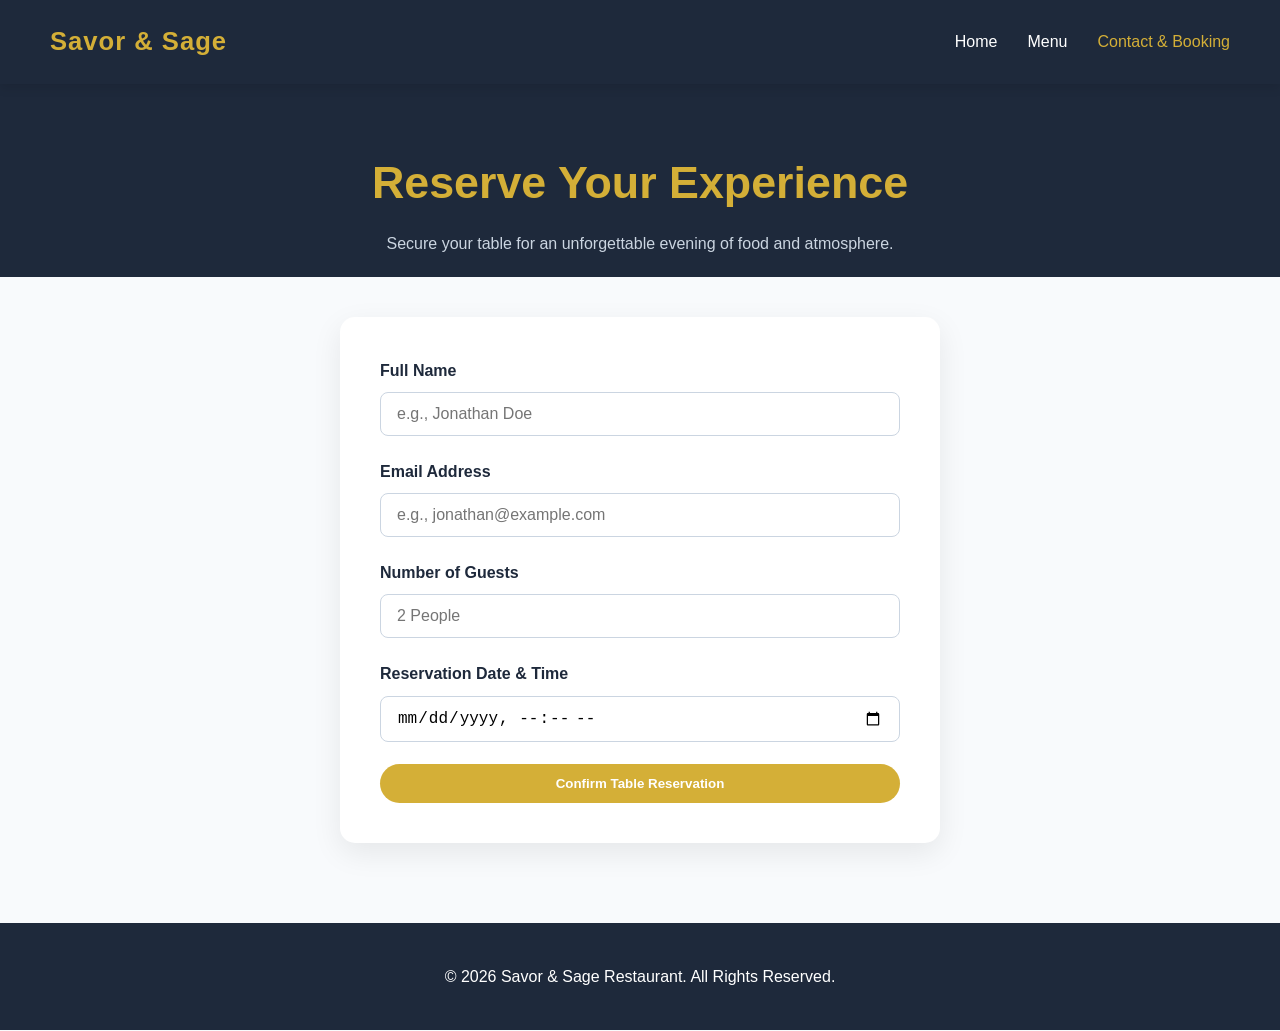
==== contact.html @ 8d6bad6b "Add files via upload" ====
<!DOCTYPE html>
<html lang="en">
<head>
  <meta charset="UTF-8">
  <meta name="viewport" content="width=device-width, initial-scale=1.0">
  <title>Savor & Sage — Contact & Booking</title>
  <link rel="stylesheet" href="style.css">
</head>
<body>

  <!-- Navigation Bar -->
  <nav class="navbar">
    <div class="logo">Savor & Sage</div>
    <ul class="nav-links">
      <li><a href="index.html">Home</a></li>
      <li><a href="menu.html">Menu</a></li>
      <li><a href="contact.html" class="active">Contact & Booking</a></li>
    </ul>
  </nav>

  <!-- Booking Header -->
  <header class="page-header">
    <h1>Reserve Your Experience</h1>
    <p>Secure your table for an unforgettable evening of food and atmosphere.</p>
  </header>

  <!-- Booking Form Section -->
  <section class="container" style="margin-top: 40px; margin-bottom: 60px;">
    <div class="form-card">
      <form>
        <div class="form-group">
          <label>Full Name</label>
          <input type="text" placeholder="e.g., Jonathan Doe" required>
        </div>
        <div class="form-group">
          <label>Email Address</label>
          <input type="email" placeholder="e.g., jonathan@example.com" required>
        </div>
        <div class="form-group">
          <label>Number of Guests</label>
          <input type="number" placeholder="2 People" min="1" max="20" required>
        </div>
        <div class="form-group">
          <label>Reservation Date & Time</label>
          <input type="datetime-local" required>
        </div>
        <button type="submit" class="btn" style="width: 100%; border: none; cursor: pointer; text-align: center;">Confirm Table Reservation</button>
      </form>
    </div>
  </section>

  <!-- Footer -->
  <footer>
    <p>&copy; 2026 Savor & Sage Restaurant. All Rights Reserved.</p>
  </footer>

</body>
</html>
---- style.css ----
/* RESET & VARIABLES */
* { margin: 0; padding: 0; box-sizing: border-box; }
:root {
  --primary: #1E293B;
  --accent: #D4AF37;
  --bg: #F8FAFC;
  --text: #334155;
  --card-bg: #FFFFFF;
}

body {
  font-family: 'Segoe UI', Tahoma, Geneva, Verdana, sans-serif;
  background-color: var(--bg);
  color: var(--text);
  line-height: 1.7;
  overflow-x: hidden;
}

/* KEYFRAME ANIMATIONS */
@keyframes fadeInDown {
  from { opacity: 0; transform: translateY(-30px); }
  to { opacity: 1; transform: translateY(0); }
}

@keyframes fadeInUp {
  from { opacity: 0; transform: translateY(40px); }
  to { opacity: 1; transform: translateY(0); }
}

@keyframes fadeInLeft {
  from { opacity: 0; transform: translateX(-50px); }
  to { opacity: 1; transform: translateX(0); }
}

@keyframes fadeInRight {
  from { opacity: 0; transform: translateX(50px); }
  to { opacity: 1; transform: translateX(0); }
}

@keyframes slowZoom {
  0% { transform: scale(1); }
  50% { transform: scale(1.05); }
  100% { transform: scale(1); }
}

@keyframes pulseGlow {
  0% { box-shadow: 0 0 0 0 rgba(212, 175, 55, 0.4); }
  70% { box-shadow: 0 0 0 15px rgba(212, 175, 55, 0); }
  100% { box-shadow: 0 0 0 0 rgba(212, 175, 55, 0); }
}

/* NAVIGATION */
.navbar {
  display: flex;
  justify-content: space-between;
  align-items: center;
  padding: 20px 50px;
  background-color: var(--primary);
  color: white;
  animation: fadeInDown 0.8s ease-out;
  position: sticky;
  top: 0;
  z-index: 1000;
  box-shadow: 0 4px 10px rgba(0,0,0,0.1);
}

.logo {
  font-size: 1.6rem;
  font-weight: bold;
  color: var(--accent);
  letter-spacing: 1px;
}

.nav-links {
  display: flex;
  list-style: none;
  gap: 30px;
}

.nav-links a {
  color: white;
  text-decoration: none;
  font-weight: 500;
  transition: color 0.3s ease;
}

.nav-links a:hover, .nav-links a.active {
  color: var(--accent);
}

/* HERO SECTION WITH CINEMATIC ZOOM */
.hero {
  height: 85vh;
  position: relative;
  background: url('https://images.unsplash.com/photo-1517248135467-4c7edcad34c4?auto=format&fit=crop&w=1400&q=80') center/cover no-repeat;
  animation: slowZoom 20s infinite alternate;
  display: flex;
  justify-content: center;
  align-items: center;
  text-align: center;
  color: #fff;
  padding: 0 20px;
}

.hero-overlay {
  position: absolute;
  top: 0; left: 0; width: 100%; height: 100%;
  background: linear-gradient(rgba(0,0,0,0.7), rgba(0,0,0,0.5));
}

.hero-content {
  position: relative;
  z-index: 2;
  max-width: 750px;
}

.hero-content h1 {
  font-size: 4rem;
  color: var(--accent);
  animation: fadeInDown 1.2s ease-out forwards;
  margin-bottom: 15px;
}

.hero-content p {
  font-size: 1.25rem;
  margin-bottom: 30px;
  animation: fadeInUp 1.2s ease-out 0.3s forwards;
  opacity: 0;
}

.hero-btns {
  display: flex;
  gap: 15px;
  justify-content: center;
  animation: fadeInUp 1.2s ease-out 0.6s forwards;
  opacity: 0;
}

/* BUTTON STYLES */
.btn {
  display: inline-block;
  padding: 12px 30px;
  background-color: var(--accent);
  color: #fff;
  text-decoration: none;
  font-weight: bold;
  border-radius: 30px;
  transition: all 0.3s ease;
  animation: pulseGlow 2s infinite 2s;
}

.btn:hover {
  transform: translateY(-4px) scale(1.05);
  background-color: #b8962e;
}

.btn-outline {
  background-color: transparent;
  border: 2px solid var(--accent);
  color: white;
  animation: none;
}

.btn-outline:hover {
  background-color: var(--accent);
  color: white;
}

/* SECTION 2: STORY & CHEF PRESENTATION */
.story-section {
  padding: 80px 20px;
  background-color: #ffffff;
}

.story-grid {
  display: grid;
  grid-template-columns: 1fr 1fr;
  gap: 50px;
  align-items: center;
  max-width: 1100px;
  margin: 0 auto;
}

.story-text {
  animation: fadeInLeft 1s ease-out;
}

.sub-heading {
  color: var(--accent);
  font-weight: 600;
  text-transform: uppercase;
  letter-spacing: 2px;
  font-size: 0.9rem;
  display: block;
  margin-bottom: 10px;
}

.story-text h2 {
  font-size: 2.5rem;
  color: var(--primary);
  margin-bottom: 20px;
}

.story-text p {
  margin-bottom: 15px;
  color: #555;
}

.story-image-wrapper {
  animation: fadeInRight 1s ease-out;
  overflow: hidden;
  border-radius: 15px;
  box-shadow: 0 10px 30px rgba(0,0,0,0.12);
}

.animated-img {
  width: 100%;
  height: 380px;
  object-fit: cover;
  transition: transform 0.6s ease;
}

.story-image-wrapper:hover .animated-img {
  transform: scale(1.08);
}

/* PAGE HEADERS (For inner pages) */
.page-header {
  text-align: center;
  padding: 60px 20px 20px;
  background: var(--primary);
  color: white;
  animation: fadeInDown 0.8s ease-out;
}

.page-header h1 {
  font-size: 2.8rem;
  color: var(--accent);
  margin-bottom: 10px;
}

.page-header p {
  color: #cbd5e1;
}

/* HIGHLIGHTS / GRID SECTIONS */
.highlights-section {
  padding: 80px 20px;
  background-color: var(--bg);
}

.container {
  max-width: 1100px;
  margin: 0 auto;
  padding: 0 20px;
}

.section-title {
  text-align: center;
  font-size: 2.5rem;
  margin-bottom: 50px;
  color: var(--primary);
}

.grid {
  display: grid;
  grid-template-columns: repeat(auto-fit, minmax(320px, 1fr));
  gap: 30px;
}

.card {
  background: var(--card-bg);
  border-radius: 15px;
  overflow: hidden;
  box-shadow: 0 6px 20px rgba(0,0,0,0.06);
  transition: transform 0.4s cubic-bezier(0.175, 0.885, 0.32, 1.275), box-shadow 0.4s ease;
  animation: fadeInUp 1s ease-out forwards;
}

.card:hover {
  transform: translateY(-12px);
  box-shadow: 0 15px 30px rgba(0,0,0,0.15);
}

.card img {
  width: 100%;
  height: 220px;
  object-fit: cover;
  transition: transform 0.6s ease;
}

.card:hover img {
  transform: scale(1.1);
}

.card-content {
  padding: 25px;
}

.card-title {
  display: flex;
  justify-content: space-between;
  font-size: 1.35rem;
  color: var(--primary);
  margin-bottom: 10px;
}

.price {
  color: var(--accent);
  font-weight: bold;
}

/* FORM STYLING */
.form-card {
  max-width: 600px;
  margin: 0 auto;
  background: white;
  padding: 40px;
  border-radius: 15px;
  box-shadow: 0 10px 30px rgba(0,0,0,0.08);
  animation: fadeInUp 1s ease-out;
}

.form-group {
  margin-bottom: 22px;
}

.form-group label {
  display: block;
  margin-bottom: 8px;
  font-weight: 600;
  color: var(--primary);
}

.form-group input {
  width: 100%;
  padding: 12px 16px;
  border: 1px solid #cbd5e1;
  border-radius: 8px;
  outline: none;
  font-size: 1rem;
  transition: border-color 0.3s;
}

.form-group input:focus {
  border-color: var(--accent);
  box-shadow: 0 0 0 3px rgba(212, 175, 55, 0.15);
}

/* FOOTER */
footer {
  text-align: center;
  padding: 40px;
  background: var(--primary);
  color: #fff;
  margin-top: 80px;
}

/* RESPONSIVE DESIGN */
@media (max-width: 768px) {
  .story-grid {
    grid-template-columns: 1fr;
  }
  .hero-content h1 {
    font-size: 2.8rem;
  }
  .navbar {
    padding: 15px 20px;
    flex-direction: column;
    gap: 15px;
  }
}
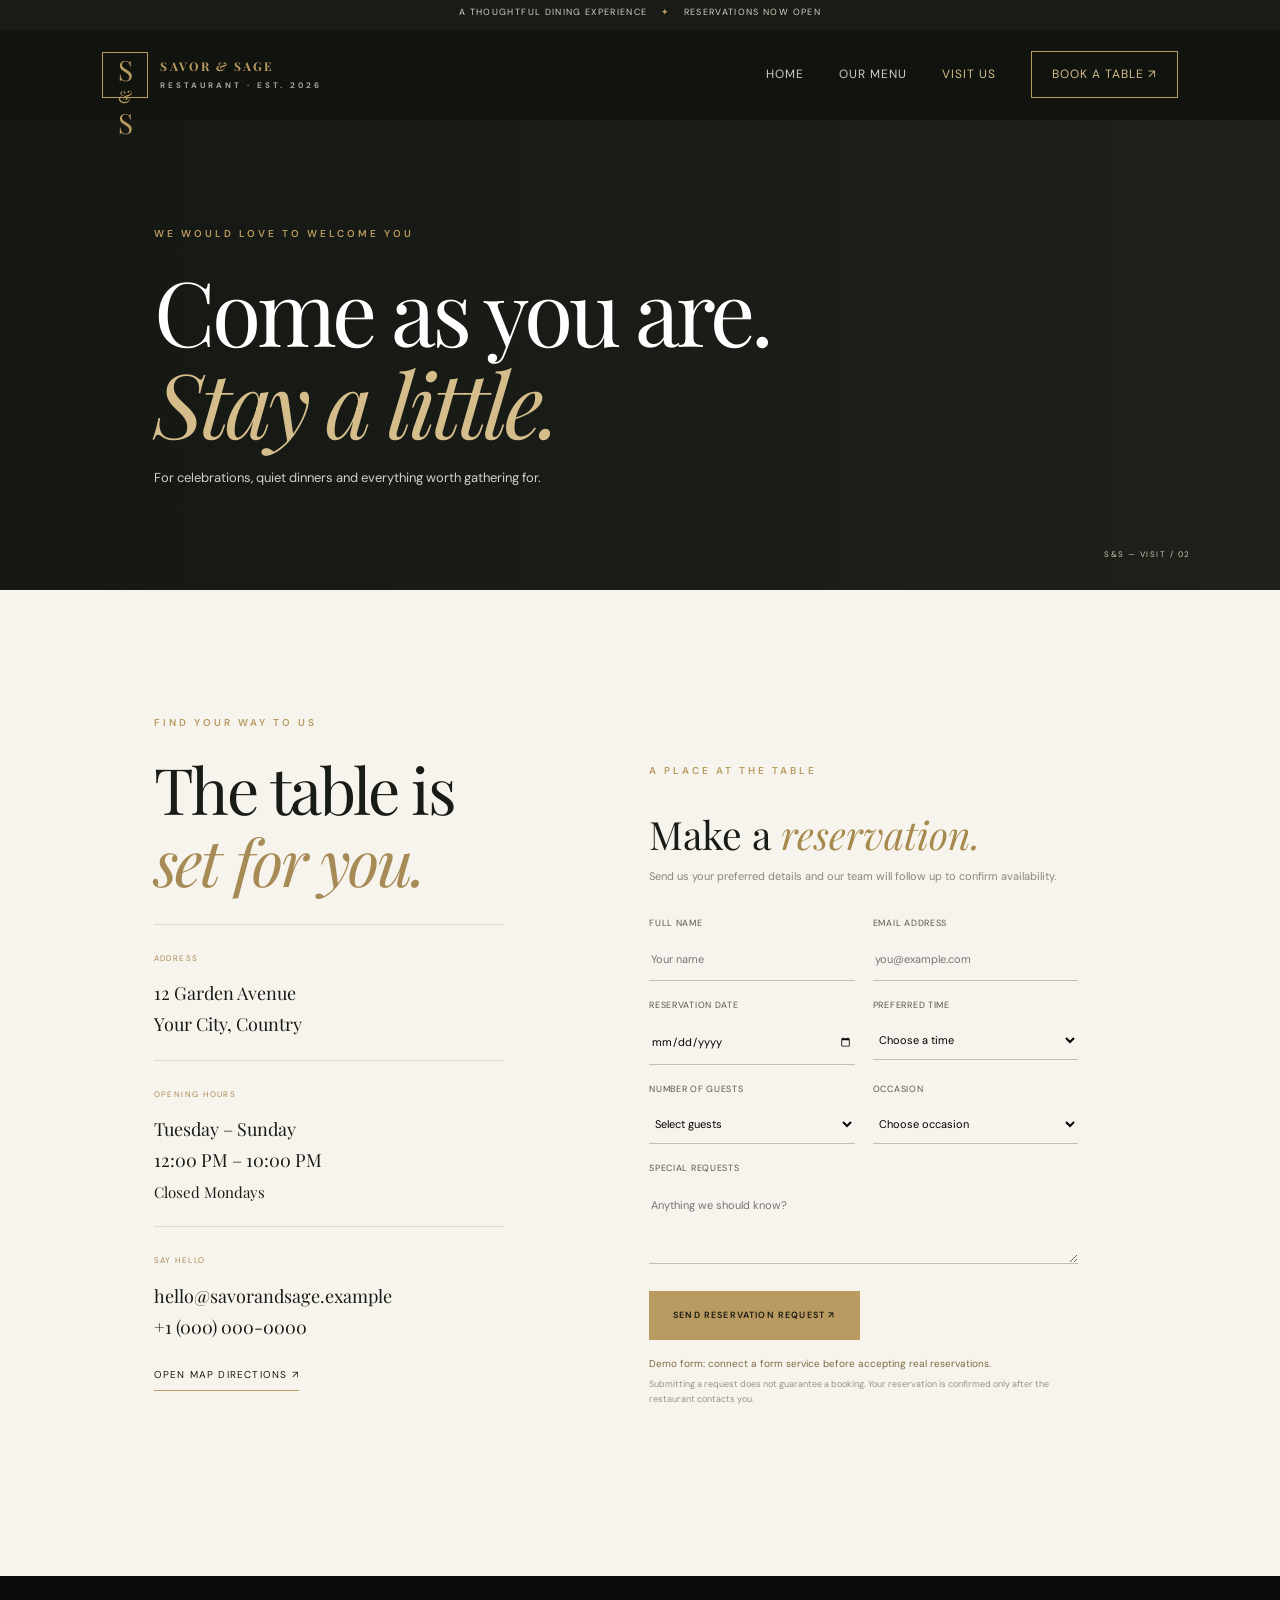
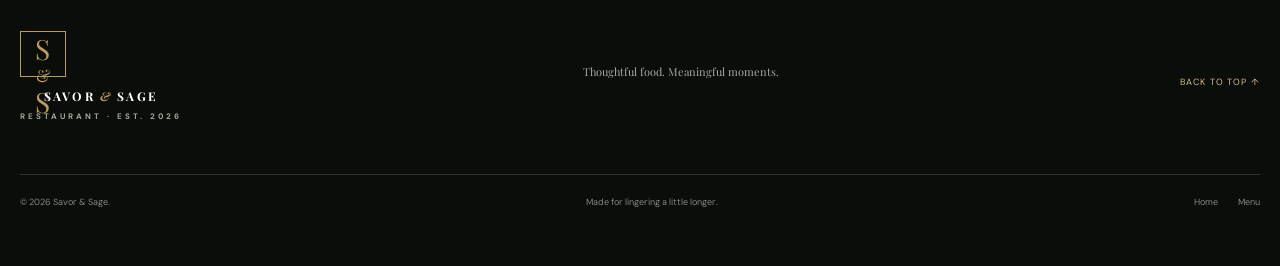
==== commit 7cc534b1: "Add files via upload" ====
--- a/contact.html
+++ b/contact.html
@@ -1,58 +1,376 @@
 <!DOCTYPE html>
 <html lang="en">
+
 <head>
-  <meta charset="UTF-8">
-  <meta name="viewport" content="width=device-width, initial-scale=1.0">
-  <title>Savor & Sage — Contact & Booking</title>
-  <link rel="stylesheet" href="style.css">
+
+    <meta charset="UTF-8">
+    <meta name="viewport" content="width=device-width, initial-scale=1.0">
+
+    <title>Visit & Reserve | Savor & Sage</title>
+
+    <link rel="preconnect" href="https://fonts.googleapis.com">
+    <link rel="preconnect" href="https://fonts.gstatic.com" crossorigin>
+
+    <link href="https://fonts.googleapis.com/css2?family=DM+Sans:wght@400;500;600;700&family=Playfair+Display:wght@400;500;600;700&display=swap" rel="stylesheet">
+
+    <link rel="stylesheet" href="style.css">
+
+    <script src="script.js" defer></script>
+
 </head>
+
 <body>
 
-  <!-- Navigation Bar -->
-  <nav class="navbar">
-    <div class="logo">Savor & Sage</div>
-    <ul class="nav-links">
-      <li><a href="index.html">Home</a></li>
-      <li><a href="menu.html">Menu</a></li>
-      <li><a href="contact.html" class="active">Contact & Booking</a></li>
-    </ul>
-  </nav>
-
-  <!-- Booking Header -->
-  <header class="page-header">
-    <h1>Reserve Your Experience</h1>
-    <p>Secure your table for an unforgettable evening of food and atmosphere.</p>
-  </header>
-
-  <!-- Booking Form Section -->
-  <section class="container" style="margin-top: 40px; margin-bottom: 60px;">
-    <div class="form-card">
-      <form>
-        <div class="form-group">
-          <label>Full Name</label>
-          <input type="text" placeholder="e.g., Jonathan Doe" required>
+<div class="announcement">
+    A THOUGHTFUL DINING EXPERIENCE
+    <span>✦</span>
+    RESERVATIONS NOW OPEN
+</div>
+
+
+<header class="site-header">
+
+    <a href="index.html" class="brand">
+
+        <span class="brand-mark">S<span>&</span>S</span>
+
+        <span class="brand-name">
+            SAVOR <i>&</i> SAGE
+            <small>RESTAURANT · EST. 2026</small>
+        </span>
+
+    </a>
+
+    <button class="nav-toggle" aria-label="Toggle navigation" aria-expanded="false">
+        <span></span>
+        <span></span>
+    </button>
+
+    <nav class="main-nav">
+
+        <a href="index.html">Home</a>
+        <a href="menu.html">Our Menu</a>
+        <a href="contact.html" class="active">Visit Us</a>
+
+        <a href="#reservation" class="nav-cta">
+            Book a Table ↗
+        </a>
+
+    </nav>
+
+</header>
+
+
+<main>
+
+    <section class="page-hero contact-hero">
+
+        <div class="page-hero-bg"></div>
+
+        <div class="page-hero-content reveal">
+
+            <p class="eyebrow">
+                WE WOULD LOVE TO WELCOME YOU
+            </p>
+
+            <h1>
+                Come as you are.
+                <br>
+                <em>Stay a little.</em>
+            </h1>
+
+            <p>
+                For celebrations, quiet dinners and
+                everything worth gathering for.
+            </p>
+
         </div>
-        <div class="form-group">
-          <label>Email Address</label>
-          <input type="email" placeholder="e.g., jonathan@example.com" required>
+
+        <span class="page-index">S&S — VISIT / 02</span>
+
+    </section>
+
+
+    <section class="contact-layout section-pad">
+
+
+        <!-- RESTAURANT INFORMATION -->
+
+        <div class="contact-details reveal">
+
+            <p class="eyebrow">FIND YOUR WAY TO US</p>
+
+            <h2 class="section-title">
+                The table is
+                <br>
+                <em>set for you.</em>
+            </h2>
+
+
+            <div class="detail-block">
+
+                <span class="detail-label">ADDRESS</span>
+
+                <p>
+                    12 Garden Avenue
+                    <br>
+                    Your City, Country
+                </p>
+
+            </div>
+
+
+            <div class="detail-block">
+
+                <span class="detail-label">OPENING HOURS</span>
+
+                <p>
+                    Tuesday – Sunday
+                    <br>
+                    12:00 PM – 10:00 PM
+                    <br>
+                    <small>Closed Mondays</small>
+                </p>
+
+            </div>
+
+
+            <div class="detail-block">
+
+                <span class="detail-label">SAY HELLO</span>
+
+                <p>
+                    <a href="mailto:hello@savorandsage.example">
+                        hello@savorandsage.example
+                    </a>
+
+                    <br>
+
+                    <a href="tel:+10000000000">
+                        +1 (000) 000-0000
+                    </a>
+                </p>
+
+            </div>
+
+
+            <a href="https://maps.google.com"
+                target="_blank"
+                rel="noopener"
+                class="text-link">
+
+                Open Map Directions ↗
+
+            </a>
+
         </div>
-        <div class="form-group">
-          <label>Number of Guests</label>
-          <input type="number" placeholder="2 People" min="1" max="20" required>
+
+
+        <!-- RESERVATION FORM -->
+
+        <div class="reservation-panel reveal" id="reservation">
+
+            <p class="eyebrow">A PLACE AT THE TABLE</p>
+
+            <h2>
+                Make a <em>reservation.</em>
+            </h2>
+
+            <p class="form-intro">
+                Send us your preferred details and our team
+                will follow up to confirm availability.
+            </p>
+
+
+            <form id="reservationForm" class="reservation-form">
+
+
+                <div class="form-row">
+
+                    <label>
+                        Full Name
+
+                        <input
+                            type="text"
+                            name="name"
+                            placeholder="Your name"
+                            required
+                            minlength="2"
+                        >
+
+                    </label>
+
+
+                    <label>
+                        Email Address
+
+                        <input
+                            type="email"
+                            name="email"
+                            placeholder="you@example.com"
+                            required
+                        >
+
+                    </label>
+
+                </div>
+
+
+                <div class="form-row">
+
+                    <label>
+                        Reservation Date
+
+                        <input
+                            type="date"
+                            name="date"
+                            id="bookingDate"
+                            required
+                        >
+
+                    </label>
+
+
+                    <label>
+                        Preferred Time
+
+                        <select name="time" required>
+
+                            <option value="">Choose a time</option>
+
+                            <option>12:00 PM</option>
+                            <option>1:00 PM</option>
+                            <option>2:00 PM</option>
+                            <option>5:00 PM</option>
+                            <option>6:00 PM</option>
+                            <option>7:00 PM</option>
+                            <option>8:00 PM</option>
+                            <option>9:00 PM</option>
+
+                        </select>
+
+                    </label>
+
+                </div>
+
+
+                <div class="form-row">
+
+                    <label>
+                        Number of Guests
+
+                        <select name="guests" required>
+
+                            <option value="">Select guests</option>
+
+                            <option>1</option>
+                            <option>2</option>
+                            <option>3</option>
+                            <option>4</option>
+                            <option>5</option>
+                            <option>6</option>
+                            <option>7+</option>
+
+                        </select>
+
+                    </label>
+
+
+                    <label>
+                        Occasion
+
+                        <select name="occasion">
+
+                            <option value="">Choose occasion</option>
+
+                            <option>Just because</option>
+                            <option>Birthday</option>
+                            <option>Anniversary</option>
+                            <option>Business dinner</option>
+                            <option>Other</option>
+
+                        </select>
+
+                    </label>
+
+                </div>
+
+
+                <label>
+                    Special Requests
+
+                    <textarea
+                        name="message"
+                        rows="3"
+                        placeholder="Anything we should know?"
+                    ></textarea>
+
+                </label>
+
+
+                <button type="submit" class="button button-gold submit-button">
+
+                    Send Reservation Request ↗
+
+                </button>
+
+
+                <p class="form-status" id="formStatus" role="status" aria-live="polite">
+                    Demo form: connect a form service before accepting real reservations.
+                </p>
+
+
+                <p class="form-privacy">
+                    Submitting a request does not guarantee a booking.
+                    Your reservation is confirmed only after the restaurant
+                    contacts you.
+                </p>
+
+            </form>
+
         </div>
-        <div class="form-group">
-          <label>Reservation Date & Time</label>
-          <input type="datetime-local" required>
+
+    </section>
+
+</main>
+
+
+<footer class="site-footer">
+
+    <div class="footer-top">
+
+        <a href="index.html" class="brand footer-brand">
+
+            <span class="brand-mark">S<span>&</span>S</span>
+
+            <span class="brand-name">
+                SAVOR <i>&</i> SAGE
+                <small>RESTAURANT · EST. 2026</small>
+            </span>
+
+        </a>
+
+        <p>Thoughtful food. Meaningful moments.</p>
+
+        <a href="#" class="back-top">Back to Top ↑</a>
+
+    </div>
+
+
+    <div class="footer-bottom">
+
+        <span>© <span data-year></span> Savor & Sage.</span>
+
+        <span>Made for lingering a little longer.</span>
+
+        <div>
+            <a href="index.html">Home</a>
+            <a href="menu.html">Menu</a>
         </div>
-        <button type="submit" class="btn" style="width: 100%; border: none; cursor: pointer; text-align: center;">Confirm Table Reservation</button>
-      </form>
+
     </div>
-  </section>
-
-  <!-- Footer -->
-  <footer>
-    <p>&copy; 2026 Savor & Sage Restaurant. All Rights Reserved.</p>
-  </footer>
+
+</footer>
 
 </body>
 </html>
--- a/style.css
+++ b/style.css
@@ -1,372 +1,1895 @@
-/* RESET & VARIABLES */
-* { margin: 0; padding: 0; box-sizing: border-box; }
 :root {
-  --primary: #1E293B;
-  --accent: #D4AF37;
-  --bg: #F8FAFC;
-  --text: #334155;
-  --card-bg: #FFFFFF;
+    --ink: #191b16;
+    --ink-soft: #34372f;
+    --cream: #f4f1e9;
+    --paper: #faf8f2;
+    --gold: #c4a66a;
+    --gold-light: #dfc894;
+    --muted: #89877d;
+
+    --serif: "Playfair Display", Georgia, serif;
+    --sans: "DM Sans", Arial, sans-serif;
+}
+
+* {
+    box-sizing: border-box;
+}
+
+html {
+    scroll-behavior: smooth;
+    scroll-padding-top: 100px;
 }
 
 body {
-  font-family: 'Segoe UI', Tahoma, Geneva, Verdana, sans-serif;
-  background-color: var(--bg);
-  color: var(--text);
-  line-height: 1.7;
-  overflow-x: hidden;
-}
-
-/* KEYFRAME ANIMATIONS */
-@keyframes fadeInDown {
-  from { opacity: 0; transform: translateY(-30px); }
-  to { opacity: 1; transform: translateY(0); }
-}
-
-@keyframes fadeInUp {
-  from { opacity: 0; transform: translateY(40px); }
-  to { opacity: 1; transform: translateY(0); }
-}
-
-@keyframes fadeInLeft {
-  from { opacity: 0; transform: translateX(-50px); }
-  to { opacity: 1; transform: translateX(0); }
-}
-
-@keyframes fadeInRight {
-  from { opacity: 0; transform: translateX(50px); }
-  to { opacity: 1; transform: translateX(0); }
-}
-
-@keyframes slowZoom {
-  0% { transform: scale(1); }
-  50% { transform: scale(1.05); }
-  100% { transform: scale(1); }
-}
-
-@keyframes pulseGlow {
-  0% { box-shadow: 0 0 0 0 rgba(212, 175, 55, 0.4); }
-  70% { box-shadow: 0 0 0 15px rgba(212, 175, 55, 0); }
-  100% { box-shadow: 0 0 0 0 rgba(212, 175, 55, 0); }
-}
-
-/* NAVIGATION */
-.navbar {
-  display: flex;
-  justify-content: space-between;
-  align-items: center;
-  padding: 20px 50px;
-  background-color: var(--primary);
-  color: white;
-  animation: fadeInDown 0.8s ease-out;
-  position: sticky;
-  top: 0;
-  z-index: 1000;
-  box-shadow: 0 4px 10px rgba(0,0,0,0.1);
-}
-
-.logo {
-  font-size: 1.6rem;
-  font-weight: bold;
-  color: var(--accent);
-  letter-spacing: 1px;
-}
-
-.nav-links {
-  display: flex;
-  list-style: none;
-  gap: 30px;
-}
-
-.nav-links a {
-  color: white;
-  text-decoration: none;
-  font-weight: 500;
-  transition: color 0.3s ease;
-}
-
-.nav-links a:hover, .nav-links a.active {
-  color: var(--accent);
-}
-
-/* HERO SECTION WITH CINEMATIC ZOOM */
+    margin: 0;
+    background: var(--paper);
+    color: var(--ink);
+    font-family: var(--sans);
+    font-size: 14px;
+    line-height: 1.7;
+}
+
+img {
+    display: block;
+    width: 100%;
+    height: 100%;
+    object-fit: cover;
+}
+
+a {
+    color: inherit;
+    text-decoration: none;
+}
+
+button,
+input,
+select,
+textarea {
+    font: inherit;
+}
+
+
+/* ANNOUNCEMENT */
+
+.announcement {
+    height: 30px;
+    background: var(--ink);
+    color: #d8d2c3;
+    text-align: center;
+    font-size: 9px;
+    letter-spacing: .15em;
+    text-transform: uppercase;
+    padding: 5px 12px;
+}
+
+.announcement span {
+    color: var(--gold);
+    padding: 0 10px;
+}
+
+
+/* HEADER */
+
+.site-header {
+    height: 88px;
+    padding: 0 7%;
+    display: flex;
+    align-items: center;
+    justify-content: space-between;
+    background: var(--paper);
+    position: sticky;
+    top: 0;
+    z-index: 50;
+    border-bottom: 1px solid rgba(25,27,22,.08);
+}
+
+.brand {
+    display: flex;
+    align-items: center;
+    gap: 12px;
+}
+
+.brand-mark {
+    font-family: var(--serif);
+    font-size: 28px;
+    letter-spacing: -.12em;
+    border: 1px solid var(--gold);
+    height: 46px;
+    width: 46px;
+    display: grid;
+    place-items: center;
+    padding-right: 4px;
+}
+
+.brand-mark span {
+    color: var(--gold);
+    font-size: 17px;
+}
+
+.brand-name {
+    font-size: 12px;
+    letter-spacing: .18em;
+    font-weight: 700;
+    line-height: 1.4;
+}
+
+.brand-name i {
+    font-family: var(--serif);
+    color: var(--gold);
+}
+
+.brand-name small {
+    display: block;
+    font-size: 7px;
+    letter-spacing: .23em;
+    color: var(--muted);
+}
+
+.main-nav {
+    display: flex;
+    align-items: center;
+    gap: 34px;
+}
+
+.main-nav > a {
+    font-size: 10px;
+    letter-spacing: .1em;
+    text-transform: uppercase;
+    transition: color .3s;
+}
+
+.main-nav > a:hover,
+.main-nav > a.active {
+    color: #a7894e;
+}
+
+.main-nav .nav-cta {
+    border: 1px solid var(--gold);
+    padding: 13px 18px;
+}
+
+.nav-cta span,
+.button span {
+    margin-left: 14px;
+    color: var(--gold-light);
+}
+
+.nav-toggle {
+    display: none;
+    background: none;
+    border: 0;
+}
+
+
+/* HERO */
+
 .hero {
-  height: 85vh;
-  position: relative;
-  background: url('https://images.unsplash.com/photo-1517248135467-4c7edcad34c4?auto=format&fit=crop&w=1400&q=80') center/cover no-repeat;
-  animation: slowZoom 20s infinite alternate;
-  display: flex;
-  justify-content: center;
-  align-items: center;
-  text-align: center;
-  color: #fff;
-  padding: 0 20px;
-}
-
-.hero-overlay {
-  position: absolute;
-  top: 0; left: 0; width: 100%; height: 100%;
-  background: linear-gradient(rgba(0,0,0,0.7), rgba(0,0,0,0.5));
+    height: min(740px, 78vw);
+    min-height: 570px;
+    position: relative;
+    background: #222;
+    overflow: hidden;
+    color: white;
+}
+
+.hero-image,
+.hero-shade {
+    position: absolute;
+    inset: 0;
+}
+
+.hero-image {
+    background: url("https://images.unsplash.com/photo-1414235077428-338989a2e8c0?auto=format&fit=crop&w=2200&q=90") center 55% / cover;
+    animation: heroZoom 18s ease-in-out infinite alternate;
+}
+
+.hero-shade {
+    background:
+        linear-gradient(90deg, rgba(13,17,13,.78), rgba(13,17,13,.36) 55%, rgba(13,17,13,.12)),
+        linear-gradient(0deg, rgba(0,0,0,.3), transparent 40%);
 }
 
 .hero-content {
-  position: relative;
-  z-index: 2;
-  max-width: 750px;
-}
-
-.hero-content h1 {
-  font-size: 4rem;
-  color: var(--accent);
-  animation: fadeInDown 1.2s ease-out forwards;
-  margin-bottom: 15px;
-}
-
-.hero-content p {
-  font-size: 1.25rem;
-  margin-bottom: 30px;
-  animation: fadeInUp 1.2s ease-out 0.3s forwards;
-  opacity: 0;
-}
-
-.hero-btns {
-  display: flex;
-  gap: 15px;
-  justify-content: center;
-  animation: fadeInUp 1.2s ease-out 0.6s forwards;
-  opacity: 0;
-}
-
-/* BUTTON STYLES */
-.btn {
-  display: inline-block;
-  padding: 12px 30px;
-  background-color: var(--accent);
-  color: #fff;
-  text-decoration: none;
-  font-weight: bold;
-  border-radius: 30px;
-  transition: all 0.3s ease;
-  animation: pulseGlow 2s infinite 2s;
-}
-
-.btn:hover {
-  transform: translateY(-4px) scale(1.05);
-  background-color: #b8962e;
-}
-
-.btn-outline {
-  background-color: transparent;
-  border: 2px solid var(--accent);
-  color: white;
-  animation: none;
-}
-
-.btn-outline:hover {
-  background-color: var(--accent);
-  color: white;
-}
-
-/* SECTION 2: STORY & CHEF PRESENTATION */
-.story-section {
-  padding: 80px 20px;
-  background-color: #ffffff;
-}
-
-.story-grid {
-  display: grid;
-  grid-template-columns: 1fr 1fr;
-  gap: 50px;
-  align-items: center;
-  max-width: 1100px;
-  margin: 0 auto;
-}
-
-.story-text {
-  animation: fadeInLeft 1s ease-out;
-}
-
-.sub-heading {
-  color: var(--accent);
-  font-weight: 600;
-  text-transform: uppercase;
-  letter-spacing: 2px;
-  font-size: 0.9rem;
-  display: block;
-  margin-bottom: 10px;
-}
-
-.story-text h2 {
-  font-size: 2.5rem;
-  color: var(--primary);
-  margin-bottom: 20px;
-}
-
-.story-text p {
-  margin-bottom: 15px;
-  color: #555;
-}
-
-.story-image-wrapper {
-  animation: fadeInRight 1s ease-out;
-  overflow: hidden;
-  border-radius: 15px;
-  box-shadow: 0 10px 30px rgba(0,0,0,0.12);
-}
-
-.animated-img {
-  width: 100%;
-  height: 380px;
-  object-fit: cover;
-  transition: transform 0.6s ease;
-}
-
-.story-image-wrapper:hover .animated-img {
-  transform: scale(1.08);
-}
-
-/* PAGE HEADERS (For inner pages) */
-.page-header {
-  text-align: center;
-  padding: 60px 20px 20px;
-  background: var(--primary);
-  color: white;
-  animation: fadeInDown 0.8s ease-out;
-}
-
-.page-header h1 {
-  font-size: 2.8rem;
-  color: var(--accent);
-  margin-bottom: 10px;
-}
-
-.page-header p {
-  color: #cbd5e1;
-}
-
-/* HIGHLIGHTS / GRID SECTIONS */
-.highlights-section {
-  padding: 80px 20px;
-  background-color: var(--bg);
-}
-
-.container {
-  max-width: 1100px;
-  margin: 0 auto;
-  padding: 0 20px;
+    position: absolute;
+    left: 12%;
+    top: 50%;
+    transform: translateY(-48%);
+    max-width: 660px;
+}
+
+.eyebrow {
+    font-size: 9px;
+    letter-spacing: .23em;
+    font-weight: 600;
+    color: #a58a55;
+    text-transform: uppercase;
+    margin-bottom: 22px;
+}
+
+.hero .eyebrow,
+.light-link {
+    color: var(--gold-light);
+}
+
+.hero h1,
+.page-hero h1 {
+    font-family: var(--serif);
+    font-size: clamp(54px, 7.5vw, 105px);
+    line-height: 1.03;
+    font-weight: 400;
+    letter-spacing: -.045em;
+    margin-bottom: 25px;
+}
+
+.hero h1 em,
+.page-hero h1 em,
+.section-title em {
+    font-weight: 400;
+    color: var(--gold-light);
+}
+
+.hero-copy {
+    max-width: 420px;
+    color: rgba(255,255,255,.78);
+    font-size: 13px;
+    line-height: 2;
+}
+
+.hero-actions {
+    display: flex;
+    align-items: center;
+    gap: 30px;
+    margin-top: 34px;
+}
+
+
+/* BUTTONS */
+
+.button {
+    display: inline-flex;
+    align-items: center;
+    justify-content: center;
+    padding: 16px 23px;
+    font-size: 9px;
+    letter-spacing: .13em;
+    text-transform: uppercase;
+    font-weight: 600;
+    transition: transform .3s, background .3s;
+}
+
+.button:hover {
+    transform: translateY(-4px);
+}
+
+.button-gold {
+    background: var(--gold);
+    color: #171912;
+    border: 1px solid var(--gold);
+}
+
+.button-gold:hover {
+    background: var(--gold-light);
+}
+
+.button-gold span {
+    color: white;
+}
+
+.text-link {
+    display: inline-flex;
+    align-items: center;
+    gap: 16px;
+    font-size: 10px;
+    letter-spacing: .12em;
+    text-transform: uppercase;
+    border-bottom: 1px solid var(--gold);
+    padding-bottom: 7px;
+}
+
+.text-link span {
+    color: #a7894e;
+    transition: transform .3s;
+}
+
+.text-link:hover span {
+    transform: translateX(5px);
+}
+
+.hero-caption {
+    position: absolute;
+    bottom: 28px;
+    left: 7%;
+    right: 7%;
+    display: flex;
+    justify-content: space-between;
+    font-size: 8px;
+    letter-spacing: .17em;
+    color: rgba(255,255,255,.7);
+}
+
+
+/* SECTION LAYOUT */
+
+.section-pad {
+    padding: 120px 12%;
+}
+
+.intro {
+    display: grid;
+    grid-template-columns: 90px 1fr;
+    gap: 55px;
+    background: var(--cream);
+}
+
+.intro-side {
+    display: flex;
+    align-items: center;
+    gap: 22px;
+}
+
+.vertical-label {
+    writing-mode: vertical-rl;
+    transform: rotate(180deg);
+    font-size: 8px;
+    letter-spacing: .2em;
+    color: var(--muted);
+}
+
+.fine-line {
+    height: 100px;
+    width: 1px;
+    background: var(--gold);
 }
 
 .section-title {
-  text-align: center;
-  font-size: 2.5rem;
-  margin-bottom: 50px;
-  color: var(--primary);
-}
-
-.grid {
-  display: grid;
-  grid-template-columns: repeat(auto-fit, minmax(320px, 1fr));
-  gap: 30px;
-}
-
-.card {
-  background: var(--card-bg);
-  border-radius: 15px;
-  overflow: hidden;
-  box-shadow: 0 6px 20px rgba(0,0,0,0.06);
-  transition: transform 0.4s cubic-bezier(0.175, 0.885, 0.32, 1.275), box-shadow 0.4s ease;
-  animation: fadeInUp 1s ease-out forwards;
-}
-
-.card:hover {
-  transform: translateY(-12px);
-  box-shadow: 0 15px 30px rgba(0,0,0,0.15);
-}
-
-.card img {
-  width: 100%;
-  height: 220px;
-  object-fit: cover;
-  transition: transform 0.6s ease;
-}
-
-.card:hover img {
-  transform: scale(1.1);
-}
-
-.card-content {
-  padding: 25px;
-}
-
-.card-title {
-  display: flex;
-  justify-content: space-between;
-  font-size: 1.35rem;
-  color: var(--primary);
-  margin-bottom: 10px;
+    font-family: var(--serif);
+    font-size: clamp(38px, 5vw, 65px);
+    line-height: 1.13;
+    font-weight: 400;
+    letter-spacing: -.035em;
+    margin-bottom: 26px;
+}
+
+.section-title em {
+    color: #a78b56;
+}
+
+.intro-bottom {
+    display: flex;
+    align-items: flex-end;
+    justify-content: space-between;
+    gap: 40px;
+}
+
+.intro-bottom p,
+.feature-copy > p:not(.eyebrow) {
+    max-width: 430px;
+    color: #747268;
+    font-size: 12px;
+    line-height: 2;
+}
+
+
+/* FEATURE */
+
+.feature-grid {
+    display: grid;
+    grid-template-columns: 1fr 1fr;
+    min-height: 570px;
+    background: var(--ink);
+    color: var(--cream);
+}
+
+.feature-photo {
+    min-height: 570px;
+    overflow: hidden;
+}
+
+.feature-photo img {
+    transition: transform 1.2s;
+}
+
+.feature-photo:hover img {
+    transform: scale(1.045);
+}
+
+.feature-copy {
+    padding: 100px 13%;
+    align-self: center;
+}
+
+.feature-copy .section-title {
+    margin-bottom: 25px;
+}
+
+.feature-copy > p:not(.eyebrow) {
+    color: #aaa99f;
+    margin-bottom: 35px;
+}
+
+.button-outline {
+    border: 1px solid var(--gold);
+    color: var(--cream);
+}
+
+
+/* SIGNATURE DISHES */
+
+.signature {
+    background: var(--paper);
+}
+
+.section-heading {
+    display: flex;
+    align-items: flex-end;
+    justify-content: space-between;
+    margin-bottom: 45px;
+}
+
+.signature-grid {
+    display: grid;
+    grid-template-columns: repeat(3, 1fr);
+    gap: 28px;
+}
+
+.dish-card {
+    min-width: 0;
+}
+
+.dish-image {
+    height: 280px;
+    position: relative;
+    overflow: hidden;
+    background: #ddd;
+}
+
+.dish-image img {
+    transition: transform .8s cubic-bezier(.2,.7,.2,1);
+}
+
+.dish-card:hover .dish-image img {
+    transform: scale(1.07);
+}
+
+.dish-number {
+    position: absolute;
+    left: 17px;
+    top: 17px;
+    background: var(--paper);
+    padding: 7px 10px;
+    font-size: 9px;
+    color: var(--gold);
+}
+
+.dish-meta {
+    display: flex;
+    justify-content: space-between;
+    gap: 12px;
+    align-items: baseline;
+    margin: 18px 0 7px;
+}
+
+.dish-meta h3 {
+    font-family: var(--serif);
+    font-size: 20px;
+    font-weight: 400;
+    margin: 0;
+}
+
+.dish-meta > span {
+    font-size: 9px;
+    color: #a7894e;
+    letter-spacing: .1em;
+    text-transform: uppercase;
+}
+
+.dish-card > p {
+    font-size: 11px;
+    color: var(--muted);
+    line-height: 1.8;
+}
+
+
+/* QUOTE */
+
+.quote-band {
+    background: var(--ink);
+    color: var(--cream);
+    padding: 100px 20px;
+    text-align: center;
+}
+
+.quote-mark {
+    font-family: var(--serif);
+    font-size: 65px;
+    color: var(--gold);
+    line-height: .8;
+}
+
+.quote-inner > p {
+    font-family: var(--serif);
+    font-size: clamp(30px, 4vw, 48px);
+    line-height: 1.25;
+    margin: 20px 0 25px;
+}
+
+
+/* CTA */
+
+.cta-section {
+    background:
+        linear-gradient(rgba(19,23,18,.78), rgba(19,23,18,.82)),
+        url("https://images.unsplash.com/photo-1517248135467-4c7edcad34c4?auto=format&fit=crop&w=1800&q=85") center / cover;
+
+    color: white;
+    text-align: center;
+}
+
+.cta-inner .section-title {
+    margin-bottom: 35px;
+}
+
+
+/* FOOTER */
+
+.site-footer {
+    background: #141711;
+    color: #eae6dc;
+    padding: 55px 7% 22px;
+}
+
+.footer-top {
+    display: flex;
+    align-items: center;
+    justify-content: space-between;
+    padding-bottom: 40px;
+    border-bottom: 1px solid rgba(255,255,255,.15);
+}
+
+.footer-brand .brand-name {
+    color: white;
+}
+
+.footer-top > p {
+    font-family: var(--serif);
+    font-size: 19px;
+    color: #aaa99f;
+}
+
+.back-top {
+    font-size: 9px;
+    text-transform: uppercase;
+    letter-spacing: .13em;
+    color: var(--gold-light);
+}
+
+.footer-bottom {
+    padding-top: 20px;
+    display: flex;
+    justify-content: space-between;
+    gap: 20px;
+    color: #85877e;
+    font-size: 9px;
+}
+
+.footer-bottom div {
+    display: flex;
+    gap: 20px;
+}
+
+
+/* INNER PAGE HERO */
+
+.page-hero {
+    height: 470px;
+    position: relative;
+    background: #252820;
+    color: white;
+    display: flex;
+    align-items: center;
+    overflow: hidden;
+}
+
+.page-hero-bg {
+    position: absolute;
+    inset: 0;
+    background-position: center;
+    background-size: cover;
+}
+
+.menu-hero .page-hero-bg {
+    background-image:
+        linear-gradient(90deg,rgba(16,19,15,.78),rgba(16,19,15,.35)),
+        url("https://images.unsplash.com/photo-1414235077428-338989a2e8c0?auto=format&fit=crop&w=1800&q=85");
+}
+
+.contact-hero .page-hero-bg {
+    background-image:
+        linear-gradient(90deg,rgba(16,19,15,.8),rgba(16,19,15,.3)),
+        url("https://images.unsplash.com/photo-1517248135467-4c7edcad34c4?auto=format&fit=crop&w=1800&q=85");
+}
+
+.page-hero-content {
+    position: relative;
+    margin-left: 12%;
+    max-width: 650px;
+}
+
+.page-hero h1 {
+    font-size: clamp(58px, 7vw, 90px);
+    margin-bottom: 18px;
+}
+
+.page-hero-content > p:last-child {
+    color: #d2d0c7;
+    max-width: 460px;
+    font-size: 13px;
+}
+
+.page-index {
+    position: absolute;
+    right: 7%;
+    bottom: 28px;
+    font-size: 8px;
+    letter-spacing: .18em;
+    color: #d1c9b7;
+}
+
+
+/* MENU */
+
+.menu-section {
+    padding-top: 105px;
+}
+
+.menu-intro {
+    max-width: 620px;
+}
+
+.menu-intro > p:last-child {
+    max-width: 500px;
+    color: var(--muted);
+    font-size: 12px;
+}
+
+.menu-tools {
+    display: flex;
+    justify-content: space-between;
+    align-items: center;
+    gap: 25px;
+    margin: 55px 0 32px;
+    padding: 18px 0;
+    border-top: 1px solid var(--line);
+    border-bottom: 1px solid var(--line);
+}
+
+.search-box {
+    display: flex;
+    align-items: center;
+    gap: 10px;
+    border-bottom: 1px solid #aaa28f;
+    padding: 7px 0;
+    width: 220px;
+}
+
+.search-box span {
+    font-size: 22px;
+    color: #a7894e;
+}
+
+.search-box input {
+    border: 0;
+    outline: 0;
+    background: transparent;
+    width: 100%;
+    font-size: 11px;
+}
+
+.filter-row {
+    display: flex;
+    gap: 7px;
+    flex-wrap: wrap;
+}
+
+.filter-btn {
+    border: 1px solid transparent;
+    background: transparent;
+    padding: 9px 14px;
+    font-size: 9px;
+    text-transform: uppercase;
+    letter-spacing: .12em;
+    cursor: pointer;
+    color: #77756c;
+    transition: .25s;
+}
+
+.filter-btn:hover,
+.filter-btn.active {
+    border-color: var(--gold);
+    color: var(--ink);
+}
+
+.menu-grid {
+    display: grid;
+    grid-template-columns: repeat(3, 1fr);
+    gap: 34px 24px;
+}
+
+.menu-card {
+    background: #fff;
+    transition: transform .35s, box-shadow .35s;
+}
+
+.menu-card:hover {
+    transform: translateY(-5px);
+    box-shadow: 0 18px 45px rgba(0,0,0,.08);
+}
+
+.menu-card > img {
+    height: 230px;
+}
+
+.menu-card-content {
+    padding: 20px;
+}
+
+.menu-card .dish-meta {
+    margin: 0 0 9px;
+}
+
+.menu-card .dish-meta h3 {
+    font-size: 18px;
+}
+
+.menu-card-content > p {
+    font-size: 11px;
+    color: var(--muted);
+    min-height: 40px;
+}
+
+.dish-detail {
+    border: 0;
+    border-bottom: 1px solid var(--gold);
+    background: none;
+    padding: 5px 0;
+    color: var(--ink);
+    font-size: 9px;
+    letter-spacing: .12em;
+    text-transform: uppercase;
+    cursor: pointer;
+}
+
+.dish-detail span {
+    color: #a7894e;
+    padding-left: 10px;
+}
+
+.empty-state {
+    padding: 35px;
+    text-align: center;
+    color: var(--muted);
+}
+
+.menu-note {
+    font-size: 10px;
+    color: var(--muted);
+    margin-top: 35px;
+}
+
+.menu-cta {
+    background: var(--ink);
+    color: white;
+    text-align: center;
+    padding: 90px 20px;
+}
+
+.menu-cta h2 {
+    font-family: var(--serif);
+    font-size: 48px;
+    line-height: 1.15;
+    font-weight: 400;
+    margin-bottom: 28px;
+}
+
+
+/* FOOD DETAIL DIALOG */
+
+.dish-dialog {
+    border: 1px solid var(--gold);
+    background: var(--paper);
+    color: var(--ink);
+    max-width: 460px;
+    width: calc(100% - 36px);
+    padding: 48px;
+    box-shadow: 0 30px 100px rgba(0,0,0,.3);
+}
+
+.dish-dialog::backdrop {
+    background: rgba(10,12,9,.7);
+    backdrop-filter: blur(4px);
+}
+
+.dish-dialog h2 {
+    font-family: var(--serif);
+    font-size: 34px;
+    font-weight: 400;
+}
+
+.dish-dialog > strong {
+    display: block;
+    margin: 20px 0 25px;
+    color: #a7894e;
+}
+
+.dialog-close {
+    position: absolute;
+    right: 15px;
+    top: 10px;
+    border: 0;
+    background: none;
+    font-size: 28px;
+    cursor: pointer;
+}
+
+
+/* CONTACT */
+
+.contact-layout {
+    display: grid;
+    grid-template-columns: .8fr 1.2fr;
+    gap: 10%;
+    align-items: start;
+}
+
+.detail-block {
+    border-top: 1px solid var(--line);
+    padding: 20px 0;
+}
+
+.detail-label {
+    font-size: 8px;
+    letter-spacing: .18em;
+    color: #a7894e;
+}
+
+.detail-block p {
+    font-family: var(--serif);
+    font-size: 18px;
+    line-height: 1.7;
+    margin: 10px 0 0;
+}
+
+.reservation-panel {
+    background: var(--cream);
+    padding: 48px;
+}
+
+.reservation-panel h2 {
+    font-family: var(--serif);
+    font-size: 39px;
+    font-weight: 400;
+}
+
+.reservation-panel h2 em {
+    color: #a7894e;
+}
+
+.form-intro {
+    font-size: 11px;
+    color: var(--muted);
+    margin-bottom: 30px;
+}
+
+.reservation-form label {
+    display: block;
+    font-size: 9px;
+    letter-spacing: .08em;
+    text-transform: uppercase;
+    color: #55564e;
+    margin-bottom: 17px;
+    flex: 1;
+}
+
+.form-row {
+    display: flex;
+    gap: 18px;
+}
+
+.reservation-form input,
+.reservation-form select,
+.reservation-form textarea {
+    display: block;
+    width: 100%;
+    margin-top: 8px;
+    border: 0;
+    border-bottom: 1px solid #c5bead;
+    background: transparent;
+    padding: 11px 2px;
+    outline: 0;
+    font-size: 11px;
+}
+
+.reservation-form input:focus,
+.reservation-form select:focus,
+.reservation-form textarea:focus {
+    border-color: #9f8048;
+}
+
+.reservation-form textarea {
+    resize: vertical;
+}
+
+.submit-button {
+    margin-top: 10px;
+    cursor: pointer;
+}
+
+.form-status {
+    font-size: 10px;
+    color: #7c6a42;
+    margin: 15px 0 5px;
+}
+
+.form-privacy {
+    font-size: 9px;
+    color: #969286;
+    line-height: 1.7;
+}
+
+
+/* ANIMATIONS */
+
+.reveal {
+    opacity: 0;
+    transform: translateY(25px);
+
+    transition:
+        opacity .8s ease,
+        transform .8s cubic-bezier(.2,.7,.2,1);
+}
+
+.reveal.is-visible {
+    opacity: 1;
+    transform: translateY(0);
+}
+
+@keyframes heroZoom {
+    from {
+        transform: scale(1);
+    }
+
+    to {
+        transform: scale(1.09);
+    }
+}
+
+@media (prefers-reduced-motion: reduce) {
+
+    *,
+    *::before,
+    *::after {
+        scroll-behavior: auto !important;
+        animation-duration: .01ms !important;
+        transition-duration: .01ms !important;
+    }
+
+    .reveal {
+        opacity: 1;
+        transform: none;
+    }
+
+}
+
+
+/* TABLET */
+
+@media (max-width: 900px) {
+
+    .site-header {
+        padding: 0 5%;
+        height: 76px;
+    }
+
+    .main-nav {
+        gap: 18px;
+    }
+
+    .section-pad {
+        padding: 85px 7%;
+    }
+
+    .feature-copy {
+        padding: 75px 9%;
+    }
+
+    .menu-grid {
+        grid-template-columns: repeat(2, 1fr);
+    }
+
+    .contact-layout {
+        gap: 5%;
+    }
+
+    .reservation-panel {
+        padding: 32px;
+    }
+
+}
+
+
+/* MOBILE */
+
+@media (max-width: 650px) {
+
+    .site-header {
+        height: 72px;
+    }
+
+    .nav-toggle {
+        display: flex;
+        flex-direction: column;
+        gap: 6px;
+        padding: 10px;
+        z-index: 2;
+    }
+
+    .nav-toggle span {
+        width: 24px;
+        height: 1px;
+        background: var(--ink);
+    }
+
+    .main-nav {
+        position: absolute;
+        top: 72px;
+        left: 0;
+        right: 0;
+        background: var(--paper);
+
+        display: flex;
+        flex-direction: column;
+        align-items: stretch;
+
+        gap: 0;
+        padding: 0 7%;
+
+        max-height: 0;
+        overflow: hidden;
+
+        transition: max-height .4s, padding .4s;
+    }
+
+    .main-nav.open {
+        max-height: 330px;
+        padding: 15px 7% 25px;
+    }
+
+    .main-nav > a {
+        padding: 14px 0;
+        border-bottom: 1px solid var(--line);
+    }
+
+    .hero {
+        height: 680px;
+        min-height: 0;
+    }
+
+    .hero-content {
+        left: 7%;
+        right: 7%;
+        top: 47%;
+    }
+
+    .hero h1 {
+        font-size: 58px;
+    }
+
+    .hero-actions {
+        align-items: flex-start;
+        flex-direction: column;
+        gap: 20px;
+    }
+
+    .section-pad {
+        padding: 75px 7%;
+    }
+
+    .intro {
+        grid-template-columns: 25px 1fr;
+        gap: 20px;
+    }
+
+    .intro-bottom {
+        display: block;
+    }
+
+    .feature-grid {
+        grid-template-columns: 1fr;
+    }
+
+    .feature-photo {
+        min-height: 330px;
+        height: 330px;
+    }
+
+    .feature-copy {
+        padding: 65px 8%;
+    }
+
+    .signature-grid {
+        grid-template-columns: 1fr;
+    }
+
+    .dish-image {
+        height: 300px;
+    }
+
+    .footer-top {
+        align-items: flex-start;
+        gap: 20px;
+        flex-wrap: wrap;
+    }
+
+    .footer-bottom {
+        flex-direction: column;
+        gap: 10px;
+    }
+
+    .page-hero {
+        height: 390px;
+    }
+
+    .page-hero-content {
+        margin: 0 7%;
+    }
+
+    .page-hero h1 {
+        font-size: 60px;
+    }
+
+    .menu-grid {
+        grid-template-columns: 1fr;
+    }
+
+    .menu-tools {
+        align-items: stretch;
+        flex-direction: column;
+    }
+
+    .search-box {
+        width: 100%;
+    }
+
+    .contact-layout {
+        grid-template-columns: 1fr;
+        gap: 55px;
+    }
+
+    .reservation-panel {
+        padding: 28px 20px;
+    }
+
+    .form-row {
+        display: block;
+    }
+
+}
+
+/* =========================
+   GLOBAL DESIGN VARIABLES
+========================= */
+
+:root {
+    --ink: #191b16;
+    --dark: #11130f;
+    --cream: #f7f4ed;
+    --paper: #eee9df;
+    --gold: #b99a60;
+    --gold-light: #d4bd8b;
+    --text: #57574f;
+    --white: #ffffff;
+    --line: rgba(25, 27, 22, 0.12);
+
+    --heading-font: "Playfair Display", Georgia, serif;
+    --body-font: "DM Sans", Arial, sans-serif;
+
+    --transition: 0.35s ease;
+}
+
+* {
+    margin: 0;
+    padding: 0;
+    box-sizing: border-box;
+}
+
+html {
+    scroll-behavior: smooth;
+}
+
+body {
+    background: var(--cream);
+    color: var(--ink);
+    font-family: var(--body-font);
+    line-height: 1.7;
+}
+
+body.modal-open {
+    overflow: hidden;
+}
+
+a {
+    text-decoration: none;
+    color: inherit;
+}
+
+button,
+input {
+    font: inherit;
+}
+
+button {
+    cursor: pointer;
+}
+
+img {
+    display: block;
+    width: 100%;
+}
+
+/* =========================
+   HEADER
+========================= */
+
+.site-header {
+    min-height: 90px;
+    padding: 18px 8%;
+    display: flex;
+    justify-content: space-between;
+    align-items: center;
+    background: var(--dark);
+    color: var(--cream);
+    position: relative;
+    z-index: 20;
+}
+
+.brand,
+.footer-brand {
+    font-family: var(--heading-font);
+    font-size: 24px;
+    letter-spacing: 3px;
+    line-height: 1.2;
+}
+
+.brand span,
+.footer-brand span {
+    color: var(--gold);
+}
+
+.brand small {
+    display: block;
+    margin-top: 6px;
+    font-family: var(--body-font);
+    font-size: 8px;
+    letter-spacing: 3px;
+    color: #aaa69a;
+}
+
+.main-nav {
+    display: flex;
+    align-items: center;
+    gap: 35px;
+}
+
+.main-nav a {
+    font-size: 12px;
+    letter-spacing: 1px;
+    color: #d0cec5;
+    transition: color var(--transition);
+}
+
+.main-nav a:hover,
+.main-nav a.active {
+    color: var(--gold-light);
+}
+
+.main-nav .nav-cta {
+    border: 1px solid var(--gold);
+    padding: 12px 20px;
+    color: var(--gold-light);
+}
+
+.main-nav .nav-cta:hover {
+    background: var(--gold);
+    color: var(--dark);
+}
+
+.nav-toggle {
+    display: none;
+    background: none;
+    border: 0;
+}
+
+.nav-toggle span {
+    display: block;
+    width: 25px;
+    height: 2px;
+    background: var(--cream);
+    margin: 6px;
+    transition: var(--transition);
+}
+
+/* =========================
+   MENU HERO
+========================= */
+
+.menu-hero {
+    min-height: 440px;
+    display: grid;
+    place-items: center;
+    text-align: center;
+    padding: 80px 20px;
+    color: var(--white);
+
+    background:
+        linear-gradient(rgba(10, 12, 9, 0.65), rgba(10, 12, 9, 0.75)),
+        url("https://images.unsplash.com/photo-1414235077428-338989a2e8c0?w=1800")
+        center/cover no-repeat;
+}
+
+.menu-hero-content {
+    max-width: 700px;
+    animation: heroReveal 1s ease both;
+}
+
+.eyebrow {
+    display: inline-block;
+    color: var(--gold);
+    font-size: 10px;
+    font-weight: 600;
+    letter-spacing: 3px;
+    text-transform: uppercase;
+}
+
+.menu-hero h1 {
+    font-family: var(--heading-font);
+    font-size: clamp(55px, 8vw, 90px);
+    font-weight: 400;
+    line-height: 1.15;
+    margin: 15px 0;
+}
+
+.menu-hero h1 em,
+.section-heading h2 em,
+.menu-cta h2 em {
+    color: var(--gold-light);
+    font-weight: 400;
+}
+
+.menu-hero p {
+    max-width: 480px;
+    margin: auto;
+    color: #e2dfd6;
+    font-size: 14px;
+}
+
+/* =========================
+   MENU SECTION
+========================= */
+
+.menu-section {
+    padding: 110px 8%;
+}
+
+.section-heading {
+    text-align: center;
+    margin-bottom: 55px;
+}
+
+.section-heading h2 {
+    font-family: var(--heading-font);
+    font-size: clamp(34px, 5vw, 52px);
+    font-weight: 400;
+    margin: 12px 0;
+}
+
+.section-heading h2 em {
+    color: var(--gold);
+}
+
+.section-heading p {
+    color: var(--text);
+    font-size: 13px;
+}
+
+/* =========================
+   SEARCH AND FILTERS
+========================= */
+
+.menu-tools {
+    display: flex;
+    justify-content: space-between;
+    align-items: center;
+    gap: 25px;
+    flex-wrap: wrap;
+    margin-bottom: 45px;
+    padding-bottom: 25px;
+    border-bottom: 1px solid var(--line);
+}
+
+.menu-search {
+    display: flex;
+    align-items: center;
+    gap: 12px;
+    border-bottom: 1px solid var(--line);
+    padding: 10px 0;
+    min-width: 220px;
+}
+
+.menu-search span {
+    font-size: 25px;
+    color: var(--gold);
+}
+
+.menu-search input {
+    background: transparent;
+    border: 0;
+    outline: none;
+    width: 100%;
+    color: var(--ink);
+    font-size: 12px;
+}
+
+.menu-search input::placeholder {
+    color: #85847b;
+}
+
+.menu-filters {
+    display: flex;
+    gap: 8px;
+    flex-wrap: wrap;
+}
+
+.filter-btn {
+    padding: 10px 18px;
+    background: transparent;
+    border: 1px solid var(--line);
+    color: var(--text);
+    font-size: 10px;
+    letter-spacing: 1px;
+    transition: var(--transition);
+}
+
+.filter-btn:hover,
+.filter-btn.active {
+    background: var(--ink);
+    color: var(--cream);
+    border-color: var(--ink);
+}
+
+/* =========================
+   MENU GRID
+========================= */
+
+.menu-grid {
+    display: grid;
+    grid-template-columns: repeat(3, minmax(0, 1fr));
+    gap: 40px 25px;
+}
+
+.menu-card {
+    background: #fffdf8;
+    border: 1px solid rgba(25, 27, 22, 0.06);
+    overflow: hidden;
+    transition: transform var(--transition), box-shadow var(--transition);
+}
+
+.menu-card:hover {
+    transform: translateY(-8px);
+    box-shadow: 0 18px 45px rgba(25, 27, 22, 0.09);
+}
+
+.menu-card.hidden {
+    display: none;
+}
+
+.menu-image {
+    height: 250px;
+    position: relative;
+    overflow: hidden;
+    background: var(--paper);
+}
+
+.menu-image img {
+    height: 100%;
+    object-fit: cover;
+    transition: transform 0.7s ease;
+}
+
+.menu-card:hover .menu-image img {
+    transform: scale(1.07);
+}
+
+.dish-tag {
+    position: absolute;
+    top: 17px;
+    left: 17px;
+    background: var(--dark);
+    color: var(--gold-light);
+    padding: 8px 12px;
+    font-size: 8px;
+    letter-spacing: 2px;
+}
+
+.menu-card-content {
+    padding: 25px 22px 22px;
+}
+
+.dish-heading {
+    display: flex;
+    justify-content: space-between;
+    align-items: flex-start;
+    gap: 10px;
+}
+
+.dish-heading h3 {
+    font-family: var(--heading-font);
+    font-size: 20px;
+    line-height: 1.4;
+    font-weight: 500;
 }
 
 .price {
-  color: var(--accent);
-  font-weight: bold;
-}
-
-/* FORM STYLING */
-.form-card {
-  max-width: 600px;
-  margin: 0 auto;
-  background: white;
-  padding: 40px;
-  border-radius: 15px;
-  box-shadow: 0 10px 30px rgba(0,0,0,0.08);
-  animation: fadeInUp 1s ease-out;
-}
-
-.form-group {
-  margin-bottom: 22px;
-}
-
-.form-group label {
-  display: block;
-  margin-bottom: 8px;
-  font-weight: 600;
-  color: var(--primary);
-}
-
-.form-group input {
-  width: 100%;
-  padding: 12px 16px;
-  border: 1px solid #cbd5e1;
-  border-radius: 8px;
-  outline: none;
-  font-size: 1rem;
-  transition: border-color 0.3s;
-}
-
-.form-group input:focus {
-  border-color: var(--accent);
-  box-shadow: 0 0 0 3px rgba(212, 175, 55, 0.15);
-}
-
-/* FOOTER */
-footer {
-  text-align: center;
-  padding: 40px;
-  background: var(--primary);
-  color: #fff;
-  margin-top: 80px;
-}
-
-/* RESPONSIVE DESIGN */
-@media (max-width: 768px) {
-  .story-grid {
-    grid-template-columns: 1fr;
-  }
-  .hero-content h1 {
-    font-size: 2.8rem;
-  }
-  .navbar {
-    padding: 15px 20px;
-    flex-direction: column;
+    color: var(--gold);
+    font-size: 15px;
+    font-weight: 600;
+    white-space: nowrap;
+}
+
+.menu-card-content p {
+    color: var(--text);
+    font-size: 11px;
+    margin: 13px 0 20px;
+    min-height: 42px;
+}
+
+.details-btn {
+    display: flex;
+    align-items: center;
+    justify-content: space-between;
+    width: 100%;
+    background: transparent;
+    border: 0;
+    border-top: 1px solid var(--line);
+    padding-top: 15px;
+    color: var(--ink);
+    font-size: 10px;
+    font-weight: 600;
+    letter-spacing: 1px;
+    text-align: left;
+}
+
+.details-btn span {
+    color: var(--gold);
+    font-size: 17px;
+    transition: transform var(--transition);
+}
+
+.details-btn:hover span {
+    transform: translate(4px, -4px);
+}
+
+.no-results {
+    padding: 40px 10px;
+    text-align: center;
+    color: var(--text);
+    font-size: 13px;
+}
+
+.menu-note {
+    text-align: center;
+    margin-top: 55px;
+    color: var(--text);
+    font-size: 11px;
+    font-style: italic;
+}
+
+/* =========================
+   MENU CTA
+========================= */
+
+.menu-cta {
+    background: var(--dark);
+    color: var(--cream);
+    text-align: center;
+    padding: 95px 20px;
+}
+
+.menu-cta h2 {
+    font-family: var(--heading-font);
+    font-size: clamp(35px, 5vw, 52px);
+    font-weight: 400;
+    margin: 15px 0;
+}
+
+.menu-cta p {
+    color: #b9b6ad;
+    font-size: 12px;
+    max-width: 450px;
+    margin: 0 auto 30px;
+}
+
+.gold-button {
+    display: inline-flex;
+    justify-content: center;
+    align-items: center;
+    gap: 20px;
+    padding: 15px 23px;
+    background: var(--gold);
+    color: var(--dark);
+    font-size: 10px;
+    font-weight: 700;
+    letter-spacing: 1px;
+    transition: var(--transition);
+}
+
+.gold-button:hover {
+    background: var(--gold-light);
+    transform: translateY(-3px);
+}
+
+/* =========================
+   DISH MODAL
+========================= */
+
+.dish-modal {
+    position: fixed;
+    inset: 0;
+    z-index: 100;
+    display: grid;
+    place-items: center;
+    padding: 20px;
+    opacity: 0;
+    visibility: hidden;
+    transition: var(--transition);
+}
+
+.dish-modal.open {
+    opacity: 1;
+    visibility: visible;
+}
+
+.modal-overlay {
+    position: absolute;
+    inset: 0;
+    background: rgba(0, 0, 0, 0.78);
+    backdrop-filter: blur(5px);
+}
+
+.modal-content {
+    position: relative;
+    z-index: 1;
+    width: min(100%, 520px);
+    background: var(--cream);
+    padding: 55px 45px;
+    transform: translateY(20px);
+    transition: transform var(--transition);
+}
+
+.dish-modal.open .modal-content {
+    transform: translateY(0);
+}
+
+.modal-close {
+    position: absolute;
+    top: 15px;
+    right: 20px;
+    background: transparent;
+    border: 0;
+    color: var(--ink);
+    font-size: 30px;
+}
+
+.modal-content h2 {
+    font-family: var(--heading-font);
+    font-size: 35px;
+    font-weight: 400;
+    margin: 15px 0;
+}
+
+.modal-content > p {
+    color: var(--text);
+    font-size: 13px;
+    margin-bottom: 30px;
+}
+
+.modal-bottom {
+    display: flex;
+    justify-content: space-between;
+    align-items: center;
     gap: 15px;
-  }
+    padding-top: 20px;
+    border-top: 1px solid var(--line);
+}
+
+.modal-bottom > span {
+    color: var(--gold);
+    font-size: 20px;
+    font-weight: 600;
+}
+
+/* =========================
+   FOOTER
+========================= */
+
+.site-footer {
+    background: #0b0d0a;
+    color: #aaa69a;
+    text-align: center;
+    padding: 55px 20px;
+}
+
+.footer-brand {
+    display: inline-block;
+    color: var(--cream);
+    margin-bottom: 12px;
+}
+
+.site-footer p {
+    font-size: 11px;
+    margin-bottom: 20px;
+}
+
+.site-footer > span {
+    font-size: 9px;
+    letter-spacing: 1px;
+}
+
+/* =========================
+   ANIMATIONS
+========================= */
+
+.reveal {
+    opacity: 0;
+    transform: translateY(25px);
+    transition: opacity 0.7s ease, transform 0.7s ease;
+}
+
+.reveal.visible {
+    opacity: 1;
+    transform: translateY(0);
+}
+
+@keyframes heroReveal {
+    from {
+        opacity: 0;
+        transform: translateY(25px);
+    }
+
+    to {
+        opacity: 1;
+        transform: translateY(0);
+    }
+}
+
+/* =========================
+   RESPONSIVE DESIGN
+========================= */
+
+@media (max-width: 1000px) {
+    .menu-section {
+        padding: 85px 5%;
+    }
+
+    .menu-grid {
+        grid-template-columns: repeat(2, minmax(0, 1fr));
+    }
+
+    .site-header {
+        padding-inline: 5%;
+    }
+}
+
+@media (max-width: 700px) {
+    .site-header {
+        min-height: 75px;
+    }
+
+    .nav-toggle {
+        display: block;
+        z-index: 30;
+    }
+
+    .main-nav {
+        position: absolute;
+        top: 100%;
+        left: 0;
+        width: 100%;
+        background: var(--dark);
+        padding: 25px 8% 30px;
+        display: flex;
+        flex-direction: column;
+        align-items: flex-start;
+        gap: 23px;
+
+        opacity: 0;
+        visibility: hidden;
+        transform: translateY(-10px);
+        transition: var(--transition);
+    }
+
+    .main-nav.open {
+        opacity: 1;
+        visibility: visible;
+        transform: translateY(0);
+    }
+
+    .main-nav .nav-cta {
+        margin-top: 5px;
+    }
+
+    .menu-hero {
+        min-height: 350px;
+    }
+
+    .menu-section {
+        padding: 75px 6%;
+    }
+
+    .menu-tools {
+        align-items: stretch;
+    }
+
+    .menu-search {
+        width: 100%;
+    }
+
+    .menu-filters {
+        width: 100%;
+    }
+
+    .filter-btn {
+        flex: 1;
+        padding: 10px 12px;
+    }
+
+    .menu-grid {
+        grid-template-columns: 1fr;
+        gap: 30px;
+    }
+
+    .menu-image {
+        height: 260px;
+    }
+
+    .menu-card-content {
+        padding: 23px;
+    }
+
+    .modal-content {
+        padding: 45px 25px 30px;
+    }
+
+    .modal-content h2 {
+        font-size: 29px;
+    }
+
+    .modal-bottom {
+        align-items: flex-start;
+        flex-direction: column;
+    }
+}
+
+@media (prefers-reduced-motion: reduce) {
+    *,
+    *::before,
+    *::after {
+        scroll-behavior: auto !important;
+        animation-duration: 0.01ms !important;
+        transition-duration: 0.01ms !important;
+    }
+
+    .reveal {
+        opacity: 1;
+        transform: none;
+    }
 }
